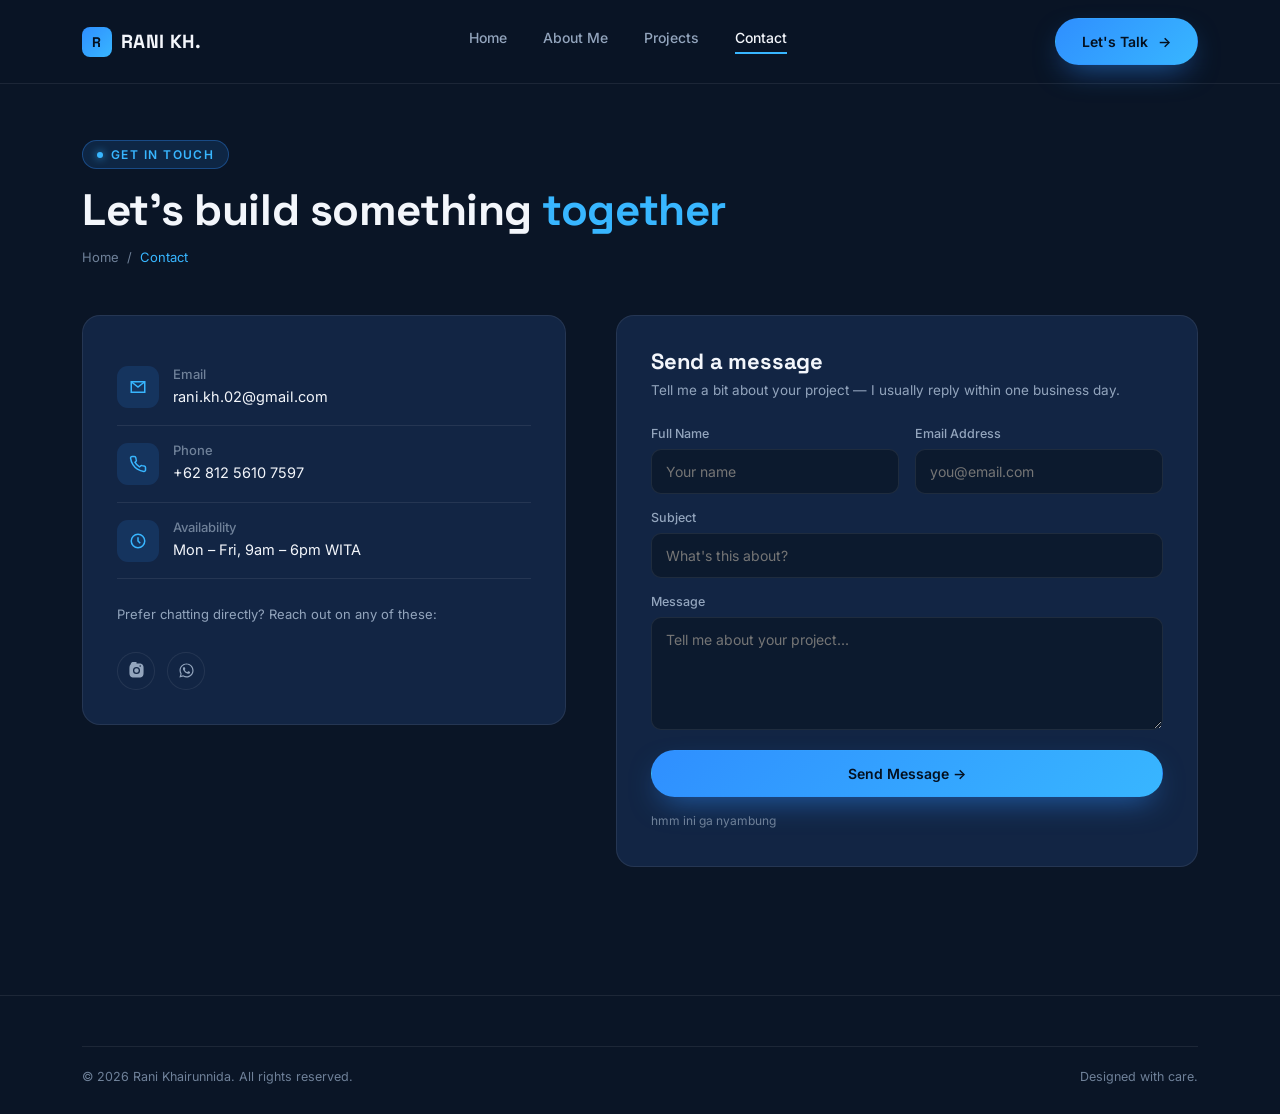
==== contact.html @ d53160f0 "Add files via upload" ====
<!DOCTYPE html>
<html lang="en">
<head>
<meta charset="UTF-8">
<meta name="viewport" content="width=device-width, initial-scale=1.0">
<title>Contact — Rani Khairunnida</title>
<link rel="preconnect" href="https://fonts.googleapis.com">
<link href="https://fonts.googleapis.com/css2?family=Space+Grotesk:wght@500;600;700&family=Inter:wght@400;500;600&display=swap" rel="stylesheet">
<link rel="stylesheet" href="style.css">
</head>
<body>

<header class="site">
  <div class="nav">
    <a href="index.html" class="logo"><span class="logo-mark">R</span>RANI KH.</a>
    <nav class="nav-links">
      <a href="index.html">Home</a>
      <a href="aboutme.html">About Me</a>
      <a href="project.html">Projects</a>
      <a href="contact.html" class="active">Contact</a>
    </nav>
    <div class="nav-cta">
      <a href="contact.html" class="btn btn-primary"><span>Let's Talk</span> &rarr;</a>
      <button class="burger" aria-label="Toggle menu">&#9776;</button>
    </div>
  </div>
</header>

<section class="page-hero">
  <div class="wrap">
    <span class="eyebrow">Get In Touch</span>
    <h1>Let's build something <span class="accent">together</span></h1>
    <div class="breadcrumb"><a href="index.html">Home</a> <span>/</span> <span class="accent">Contact</span></div>
  </div>
</section>

<section style="padding-top:10px;">
  <div class="wrap contact-grid">

    <!-- Contact info + socials -->
    <div>
      <div class="contact-info-card">
        <div class="contact-line">
          <div class="icon-box">
            <svg width="18" height="18" viewBox="0 0 24 24" fill="none" stroke="currentColor" stroke-width="2"><path d="M4 4h16v16H4z" opacity="0"/><path d="M3 5h18v14H3z"/><path d="m3 5 9 7 9-7"/></svg>
          </div>
          <div><h5>Email</h5><p>rani.kh.02@gmail.com</p></div>
        </div>
        <div class="contact-line">
          <div class="icon-box">
            <svg width="18" height="18" viewBox="0 0 24 24" fill="none" stroke="currentColor" stroke-width="2"><path d="M22 16.9v3a2 2 0 0 1-2.2 2 19.8 19.8 0 0 1-8.6-3.1 19.5 19.5 0 0 1-6-6A19.8 19.8 0 0 1 2.1 4.2 2 2 0 0 1 4.1 2h3a2 2 0 0 1 2 1.7c.1.9.3 1.8.6 2.7a2 2 0 0 1-.4 2.1L8 9.9a16 16 0 0 0 6 6l1.4-1.3a2 2 0 0 1 2.1-.4c.9.3 1.8.5 2.7.6a2 2 0 0 1 1.8 2Z"/></svg>
          </div>
          <div><h5>Phone</h5><p>+62 812 5610 7597</p></div>
        </div>
        <div class="contact-line">
          <div class="icon-box">
            <svg width="18" height="18" viewBox="0 0 24 24" fill="none" stroke="currentColor" stroke-width="2"><circle cx="12" cy="12" r="9"/><path d="M12 7v5l3 3"/></svg>
          </div>
          <div><h5>Availability</h5><p>Mon – Fri, 9am – 6pm WITA</p></div>
        </div>

        <p style="margin-top:24px;font-size:13px;color:var(--muted);">Prefer chatting directly? Reach out on any of these:</p>
        <div class="social-follow">
          <a class="social-btn" href="https://instagram.com/rn.dha_?igsh=MWk1MDI5amw3aWQ3Yg==" target="_blank" rel="noopener" aria-label="Instagram">
            <svg width="17" height="17" viewBox="0 0 24 24" fill="currentColor"><path d="M12 2c2.7 0 3.06.01 4.12.06 1.06.05 1.79.22 2.43.47.66.26 1.22.6 1.77 1.16.5.5.87 1.06 1.16 1.77.25.64.42 1.37.47 2.43C22 8.94 22 9.3 22 12s-.01 3.06-.06 4.12c-.05 1.06-.22 1.79-.47 2.43a4.9 4.9 0 0 1-1.16 1.77 4.9 4.9 0 0 1-1.77 1.16c-.64.25-1.37.42-2.43.47C15.06 22 14.7 22 12 22s-3.06-.01-4.12-.06c-1.06-.05-1.79-.22-2.43-.47a4.9 4.9 0 0 1-1.77-1.16 4.9 4.9 0 0 1-1.16-1.77c-.25-.64-.42-1.37-.47-2.43C2 15.06 2 14.7 2 12s.01-3.06.06-4.12c.05-1.06.22-1.79.47-2.43.26-.66.6-1.22 1.16-1.77A4.9 4.9 0 0 1 5.46.52c.64-.25 1.37-.42 2.43-.47C8.94.01 9.3 0 12 0Zm0 5a5 5 0 1 0 0 10 5 5 0 0 0 0-10Zm0 8.2a3.2 3.2 0 1 1 0-6.4 3.2 3.2 0 0 1 0 6.4Zm5.2-8.4a1.17 1.17 0 1 0 0-2.34 1.17 1.17 0 0 0 0 2.34Z"/></svg>
          </a>
          <a class="social-btn" href="https://wa.me/6281256107597" target="_blank" rel="noopener" aria-label="WhatsApp">
            <svg width="17" height="17" viewBox="0 0 24 24" fill="currentColor"><path d="M12.04 2C6.58 2 2.13 6.45 2.13 11.91c0 1.75.46 3.45 1.33 4.95L2 22l5.29-1.39a9.9 9.9 0 0 0 4.75 1.21h.01c5.46 0 9.9-4.45 9.9-9.91C21.96 6.45 17.5 2 12.04 2Zm0 18.05h-.01a8.2 8.2 0 0 1-4.19-1.15l-.3-.18-3.14.82.84-3.06-.2-.32a8.17 8.17 0 0 1-1.26-4.35c0-4.53 3.69-8.22 8.26-8.22 2.2 0 4.28.86 5.83 2.42a8.17 8.17 0 0 1 2.42 5.82c0 4.53-3.69 8.22-8.25 8.22Zm4.52-6.16c-.25-.12-1.47-.72-1.7-.81-.23-.08-.39-.12-.56.13-.16.24-.64.81-.78.97-.15.17-.29.19-.53.06-.25-.12-1.05-.39-2-1.23a7.5 7.5 0 0 1-1.38-1.72c-.15-.24-.02-.38.11-.5.11-.11.25-.29.37-.43.13-.15.17-.25.25-.42.08-.16.04-.31-.02-.43-.06-.12-.56-1.35-.77-1.85-.2-.48-.41-.42-.56-.42-.15 0-.31-.02-.48-.02-.16 0-.43.06-.66.31-.22.24-.87.85-.87 2.08 0 1.22.89 2.4 1.02 2.57.12.16 1.75 2.67 4.24 3.75.59.26 1.05.4 1.41.52.59.19 1.13.16 1.55.1.48-.07 1.47-.6 1.67-1.18.21-.58.21-1.07.15-1.18-.06-.1-.23-.16-.48-.28Z"/></svg>
          </a>
        </div>
      </div>
    </div>

    <!-- Contact form -->
    <div class="form-card">
      <h2 style="font-size:22px;margin-bottom:6px;">Send a message</h2>
      <p style="margin-bottom:24px;font-size:13.5px;">Tell me a bit about your project — I usually reply within one business day.</p>
      <form id="contact-form">
        <div class="form-row">
          <div class="field">
            <label for="name">Full Name</label>
            <input type="text" id="name" name="name" placeholder="Your name" required>
          </div>
          <div class="field">
            <label for="email">Email Address</label>
            <input type="email" id="email" name="email" placeholder="you@email.com" required>
          </div>
        </div>
        <div class="field full" style="margin-bottom:16px;">
          <label for="subject">Subject</label>
          <input type="text" id="subject" name="subject" placeholder="What's this about?" required>
        </div>
        <div class="field full" style="margin-bottom:20px;">
          <label for="message">Message</label>
          <textarea id="message" name="message" rows="5" placeholder="Tell me about your project..." required></textarea>
        </div>
        <button type="submit" class="btn btn-primary" style="width:100%;justify-content:center;">Send Message &rarr;</button>
        <p class="form-note">hmm ini ga nyambung</p>
      </form>
    </div>
  </div>
</section>

<footer class="site">
  <div class="wrap">
    <div class="footer-bottom">
      <span>© 2026 Rani Khairunnida. All rights reserved.</span>
      <span>Designed with care.</span>
    </div>
  </div>
</footer>

<script src="script.js"></script>
<script>setupContactForm();</script>
</body>
</html>
---- style.css ----
/* ===================================================
   JENNA — Personal Portfolio
   Palette: deep navy / electric blue / cool grey text
   Type: Space Grotesk (display) + Inter (body)
=================================================== */

:root{
  --bg:            #0A1526;
  --bg-alt:        #0D1D33;
  --bg-strip:      #0F2440;
  --card:          #122544;
  --card-soft:     #14284A;
  --line:          rgba(255,255,255,0.08);
  --blue:          #2F8FFF;
  --blue-2:        #38B6FF;
  --blue-dim:      rgba(47,143,255,0.14);
  --ink:           #F3F6FB;
  --muted:         #93A5BD;
  --muted-2:       #6F8199;
  --radius:        18px;
  --radius-sm:     10px;
  --maxw:          1180px;
  --shadow:        0 20px 50px -20px rgba(0,0,0,0.55);
}

*{box-sizing:border-box;}
html{scroll-behavior:smooth;}
body{
  margin:0;
  background:var(--bg);
  color:var(--ink);
  font-family:'Inter',sans-serif;
  -webkit-font-smoothing:antialiased;
  overflow-x:hidden;
}
h1,h2,h3,h4{
  font-family:'Space Grotesk',sans-serif;
  margin:0;
  line-height:1.08;
  letter-spacing:-0.01em;
}
p{margin:0;color:var(--muted);line-height:1.7;}
a{color:inherit;text-decoration:none;}
img{max-width:100%;display:block;}
ul{margin:0;padding:0;list-style:none;}
button{font-family:inherit;cursor:pointer;}
:focus-visible{outline:2px solid var(--blue-2);outline-offset:3px;}

.wrap{max-width:var(--maxw);margin:0 auto;padding:0 32px;}
@media(max-width:640px){.wrap{padding:0 20px;}}

.eyebrow{
  display:inline-flex;align-items:center;gap:8px;
  font-size:12px;font-weight:600;letter-spacing:.12em;text-transform:uppercase;
  color:var(--blue-2);
  background:var(--blue-dim);
  border:1px solid rgba(47,143,255,0.35);
  padding:6px 14px;border-radius:999px;
  margin-bottom:18px;
}
.eyebrow::before{content:'';width:6px;height:6px;border-radius:50%;background:var(--blue-2);box-shadow:0 0 8px var(--blue-2);}

.accent{color:var(--blue-2);}

/* ---------- Buttons ---------- */
.btn{
  display:inline-flex;align-items:center;gap:10px;
  padding:14px 26px;border-radius:999px;
  font-weight:600;font-size:14px;
  border:1px solid transparent;
  transition:transform .25s ease, box-shadow .25s ease, background .25s ease;
}
.btn-primary{
  background:linear-gradient(135deg,var(--blue),var(--blue-2));
  color:#04101F;
  box-shadow:0 12px 30px -10px rgba(47,143,255,0.6);
}
.btn-primary:hover{transform:translateY(-2px);box-shadow:0 16px 36px -8px rgba(47,143,255,0.75);}
.btn-ghost{
  background:transparent;border-color:var(--line);color:var(--ink);
}
.btn-ghost:hover{border-color:var(--blue-2);color:var(--blue-2);}
.btn-arrow{
  width:38px;height:38px;border-radius:50%;
  background:var(--blue);color:#04101F;
  display:inline-flex;align-items:center;justify-content:center;
  flex-shrink:0;transition:transform .3s ease, background .3s ease;
}

/* ---------- Header / Nav ---------- */
header.site{
  position:sticky;top:0;z-index:100;
  background:rgba(10,21,38,0.85);
  backdrop-filter:blur(14px);
  border-bottom:1px solid var(--line);
}
.nav{
  max-width:var(--maxw);margin:0 auto;padding:18px 32px;
  display:flex;align-items:center;justify-content:space-between;
}
.logo{
  display:flex;align-items:center;gap:9px;
  font-family:'Space Grotesk',sans-serif;font-weight:700;font-size:19px;letter-spacing:.02em;
}
.logo-mark{
  width:30px;height:30px;border-radius:8px;
  background:linear-gradient(135deg,var(--blue),var(--blue-2));
  display:flex;align-items:center;justify-content:center;
  color:#04101F;font-weight:800;font-size:14px;
}
.nav-links{display:flex;align-items:center;gap:36px;}
.nav-links a{
  font-size:14px;font-weight:500;color:var(--muted);
  padding-bottom:6px;border-bottom:2px solid transparent;
  transition:color .2s ease, border-color .2s ease;
}
.nav-links a:hover,.nav-links a.active{color:var(--ink);border-color:var(--blue-2);}
.nav-cta{display:flex;align-items:center;gap:18px;}
.burger{display:none;background:none;border:1px solid var(--line);border-radius:8px;width:42px;height:42px;color:var(--ink);}

@media(max-width:860px){
  .nav-links{
    position:fixed;inset:66px 16px auto 16px;
    background:var(--bg-alt);border:1px solid var(--line);border-radius:16px;
    flex-direction:column;align-items:flex-start;padding:20px;gap:14px;
    transform:translateY(-12px);opacity:0;pointer-events:none;
    transition:all .25s ease;box-shadow:var(--shadow);
  }
  .nav-links.open{transform:translateY(0);opacity:1;pointer-events:auto;}
  .burger{display:flex;align-items:center;justify-content:center;}
  .nav-cta .btn-primary span{display:none;}
}

/* ---------- Decorative rings ---------- */
.ring-decor{position:absolute;border-radius:50%;border:1px dashed rgba(56,182,255,0.35);pointer-events:none;}
.blob{position:absolute;border-radius:50%;filter:blur(60px);opacity:.35;pointer-events:none;}

/* ---------- Hero ---------- */
.hero{position:relative;padding:64px 0 60px;overflow:hidden;}
.hero-grid{
  display:grid;grid-template-columns:1fr 460px;gap:40px;align-items:center;
}
.hero h1{font-size:clamp(34px,5vw,52px);font-weight:700;}
.hero .sub{font-size:clamp(34px,5vw,52px);font-weight:700;color:var(--blue-2);}
.cursor{display:inline-block;width:3px;background:var(--blue-2);animation:blink 1s steps(1) infinite;margin-left:4px;}
@keyframes blink{50%{opacity:0;}}
.hero p.lead{margin:22px 0 30px;max-width:440px;font-size:15.5px;}
.hero-actions{display:flex;align-items:center;gap:20px;flex-wrap:wrap;}
.social-row{display:flex;gap:10px;}
.social-btn{
  width:38px;height:38px;border-radius:50%;
  display:flex;align-items:center;justify-content:center;
  background:var(--card);border:1px solid var(--line);color:var(--muted);
  transition:all .25s ease;
}
.social-btn:hover{background:var(--blue);color:#04101F;border-color:var(--blue);transform:translateY(-3px);}

.hero-photo{position:relative;aspect-ratio:1/1.05;border-radius:28px;overflow:hidden;
  background:linear-gradient(160deg,#16294a,#0c1830);
}
.photo-frame{
  position:relative;width:100%;height:100%;border-radius:28px;overflow:hidden;
  background:radial-gradient(120% 100% at 30% 0%,#1c3a63 0%,#0c1930 60%,#0a1526 100%);
  display:flex;align-items:flex-end;justify-content:center;
}
.silhouette{width:78%;opacity:.95;}
.hero-photo .ring-decor.r1{width:130%;height:130%;top:-15%;left:-15%;animation:spin 40s linear infinite;}
.hero-photo .ring-decor.r2{width:105%;height:105%;top:-2%;left:-2%;border-color:rgba(47,143,255,0.2);animation:spin 60s linear infinite reverse;}
@keyframes spin{to{transform:rotate(360deg);}}
.floating-dot{position:absolute;border-radius:50%;background:radial-gradient(circle at 30% 30%,#2a4a72,#0b1a30);box-shadow:0 10px 25px rgba(0,0,0,.5);}

/* ---------- Marquee ---------- */
.marquee-strip{background:var(--bg-strip);border-top:1px solid var(--line);border-bottom:1px solid var(--line);padding:26px 0;overflow:hidden;}
.marquee-track{display:flex;gap:64px;width:max-content;animation:scroll 26s linear infinite;}
.marquee-track span{
  display:flex;align-items:center;gap:8px;font-family:'Space Grotesk',sans-serif;
  font-weight:600;font-size:18px;color:var(--muted-2);white-space:nowrap;
}
.marquee-track span b{color:var(--ink);}
@keyframes scroll{from{transform:translateX(0);}to{transform:translateX(-50%);}}

/* ---------- Section shell ---------- */
section{padding:88px 0;position:relative;}
.section-head{margin-bottom:44px;max-width:600px;}
.section-head h2{font-size:clamp(26px,3.4vw,36px);font-weight:700;}

/* ---------- About block (home preview + about page) ---------- */
.about-grid{display:grid;grid-template-columns:420px 1fr;gap:56px;align-items:center;}
.about-photo{position:relative;}
.about-photo .photo-frame{aspect-ratio:.92/1;border-radius:22px;}
.about-photo .ring-decor{width:150px;height:150px;top:-40px;right:-40px;animation:spin 30s linear infinite;}
.about-stats{display:grid;grid-template-columns:repeat(3,1fr);gap:12px;margin:28px 0;}
.stat-box{background:var(--card);border:1px solid var(--line);border-radius:var(--radius-sm);padding:16px 10px;text-align:center;}
.stat-box .num{font-family:'Space Grotesk',sans-serif;font-weight:700;font-size:24px;color:var(--blue-2);}
.stat-box .lbl{font-size:11.5px;color:var(--muted);margin-top:4px;}
.about-copy h2{margin-bottom:16px;font-size:clamp(24px,3.2vw,32px);}
.about-copy p{margin-bottom:8px;max-width:520px;}

/* Experience list (about page) */
.exp-list{margin-top:30px;display:flex;flex-direction:column;gap:0;}
.exp-item{
  display:grid;grid-template-columns:96px 1fr;gap:18px;
  padding:18px 0;border-top:1px solid var(--line);
}
.exp-item:last-child{border-bottom:1px solid var(--line);}
.exp-year{font-family:'Space Grotesk',sans-serif;color:var(--blue-2);font-weight:600;font-size:13.5px;}
.exp-role{font-weight:600;font-size:15.5px;color:var(--ink);margin-bottom:3px;}
.exp-org{font-size:13px;color:var(--muted-2);margin-bottom:6px;}
.exp-desc{font-size:13.5px;}

/* ---------- Projects ---------- */
.project-grid{display:grid;grid-template-columns:repeat(3,1fr);gap:26px;}
.project-card{
  background:var(--card);border-radius:var(--radius);overflow:hidden;border:1px solid var(--line);
  display:flex;flex-direction:column;transition:transform .3s ease, border-color .3s ease;
}
.project-card:hover{transform:translateY(-6px);border-color:rgba(47,143,255,0.4);}
.project-thumb{aspect-ratio:16/12;position:relative;overflow:hidden;}
.project-thumb .tag{position:absolute;top:12px;left:12px;background:rgba(4,16,31,.7);backdrop-filter:blur(4px);
  font-size:11px;padding:5px 10px;border-radius:999px;color:var(--ink);}
.project-body{padding:16px 18px 18px;display:flex;align-items:center;justify-content:space-between;gap:12px;background:#0F2038;}
.project-body h4{font-size:15.5px;font-weight:600;color:#0d1524;}
.project-info h4{color:var(--ink);}
.project-body .meta{font-size:12px;color:var(--muted-2);margin-top:3px;}
.project-info{display:flex;flex-direction:column;}

.dots{display:flex;justify-content:center;gap:8px;margin-top:34px;}
.dot{width:8px;height:8px;border-radius:50%;background:var(--line);transition:.25s;cursor:pointer;border:none;}
.dot.active{width:22px;border-radius:6px;background:var(--blue-2);}

/* ---------- Services ---------- */
.service-grid{display:grid;grid-template-columns:repeat(4,1fr);gap:20px;}
.service-card{
  background:var(--card);border:1px solid var(--line);border-radius:var(--radius);
  padding:26px 20px;transition:all .3s ease;
}
.service-card:hover{background:var(--card-soft);border-color:rgba(47,143,255,0.4);transform:translateY(-4px);}
.service-icon{
  width:46px;height:46px;border-radius:12px;background:var(--blue-dim);
  display:flex;align-items:center;justify-content:center;margin-bottom:16px;color:var(--blue-2);
}
.service-card h4{font-size:15.5px;margin-bottom:8px;}
.service-card p{font-size:13px;}

/* ---------- CTA band ---------- */
.cta-band{
  background:linear-gradient(120deg,#0d2a4d,#0a1a32);
  border:1px solid var(--line);border-radius:26px;
  padding:56px 48px;display:flex;align-items:center;justify-content:space-between;gap:30px;flex-wrap:wrap;
  position:relative;overflow:hidden;
}
.cta-band h3{font-size:clamp(22px,3vw,30px);max-width:480px;}

/* ---------- Footer ---------- */
footer.site{border-top:1px solid var(--line);padding:50px 0 30px;margin-top:40px;}
.footer-grid{display:flex;justify-content:space-between;gap:30px;flex-wrap:wrap;padding-bottom:30px;}
.footer-col h5{font-size:13px;color:var(--ink);margin-bottom:14px;letter-spacing:.05em;text-transform:uppercase;}
.footer-col a,.footer-col p{font-size:13.5px;color:var(--muted);display:block;margin-bottom:9px;}
.footer-col a:hover{color:var(--blue-2);}
.footer-bottom{border-top:1px solid var(--line);padding-top:22px;display:flex;justify-content:space-between;flex-wrap:wrap;gap:10px;font-size:12.5px;color:var(--muted-2);}

/* ---------- Page hero (inner pages) ---------- */
.page-hero{padding:56px 0 40px;text-align:left;position:relative;}
.page-hero h1{font-size:clamp(30px,4.2vw,44px);}
.breadcrumb{display:flex;gap:8px;align-items:center;font-size:13px;color:var(--muted-2);margin-top:14px;}
.breadcrumb .accent{color:var(--blue-2);}

/* ---------- Contact ---------- */
.contact-grid{display:grid;grid-template-columns:1fr 1.15fr;gap:50px;}
.contact-info-card{background:var(--card);border:1px solid var(--line);border-radius:var(--radius);padding:34px;}
.contact-line{display:flex;gap:14px;align-items:center;padding:16px 0;border-bottom:1px solid var(--line);}
.contact-line:last-of-type{border-bottom:none;}
.contact-line h5{
  font-size:13px;
  color:var(--muted-2);
  margin:0 0 3px 0;   /* ganti dari margin-bottom:3px jadi ini */
  font-weight:500;
}
.icon-box{width:42px;height:42px;border-radius:11px;background:var(--blue-dim);color:var(--blue-2);display:flex;align-items:center;justify-content:center;flex-shrink:0;}
.contact-line h5{font-size:13px;color:var(--muted-2);margin-bottom:3px;font-weight:500;}
.contact-line p{color:var(--ink);font-size:14.5px;}
.social-follow{display:flex;gap:12px;margin-top:26px;}

.form-card{background:var(--card);border:1px solid var(--line);border-radius:var(--radius);padding:34px;}
.form-row{display:grid;grid-template-columns:1fr 1fr;gap:16px;margin-bottom:16px;}
.field{display:flex;flex-direction:column;gap:8px;}
.field.full{grid-column:1/-1;}
.field label{font-size:12.5px;color:var(--muted);font-weight:500;}
.field input,.field textarea{
  background:#0C1A2E;border:1px solid var(--line);border-radius:10px;padding:13px 14px;
  color:var(--ink);font-family:inherit;font-size:14px;resize:vertical;
}
.field input:focus,.field textarea:focus{border-color:var(--blue-2);outline:none;}
.form-note{font-size:12px;color:var(--muted-2);margin-top:14px;}

.map-strip{margin-top:60px;border-radius:var(--radius);overflow:hidden;border:1px solid var(--line);height:280px;
  background:linear-gradient(120deg,#0d1f38,#0a1526);display:flex;align-items:center;justify-content:center;color:var(--muted-2);font-size:13px;}

/* ---------- Project detail page ---------- */
.detail-hero-img{border-radius:var(--radius);overflow:hidden;aspect-ratio:16/8;margin:30px 0 40px;border:1px solid var(--line);}
.detail-meta{display:grid;grid-template-columns:repeat(4,1fr);gap:16px;margin-bottom:40px;}
.detail-meta .m{background:var(--card);border:1px solid var(--line);border-radius:var(--radius-sm);padding:16px;}
.detail-meta .m h5{font-size:11.5px;color:var(--muted-2);text-transform:uppercase;letter-spacing:.06em;margin-bottom:6px;}
.detail-meta .m p{color:var(--ink);font-size:14px;}
.detail-body{max-width:760px;}
.detail-body p{margin-bottom:16px;font-size:15px;}
.detail-body h3{margin:30px 0 12px;font-size:20px;color:var(--ink);}
.prev-next{display:flex;justify-content:space-between;margin-top:60px;padding-top:30px;border-top:1px solid var(--line);gap:20px;flex-wrap:wrap;}
.pn-link{display:flex;align-items:center;gap:12px;font-size:14px;color:var(--muted);}
.pn-link:hover{color:var(--blue-2);}

/* ---------- Responsive ---------- */
@media(max-width:980px){
  .hero-grid{grid-template-columns:1fr;}
  .hero-photo{max-width:420px;margin:0 auto;order:-1;}
  .about-grid{grid-template-columns:1fr;}
  .project-grid{grid-template-columns:repeat(2,1fr);}
  .service-grid{grid-template-columns:repeat(2,1fr);}
  .contact-grid{grid-template-columns:1fr;}
  .detail-meta{grid-template-columns:repeat(2,1fr);}
}
@media(max-width:600px){
  .project-grid{grid-template-columns:1fr;}
  .service-grid{grid-template-columns:1fr;}
  .form-row{grid-template-columns:1fr;}
  .footer-grid{flex-direction:column;}
  .cta-band{flex-direction:column;text-align:center;padding:40px 26px;}
}
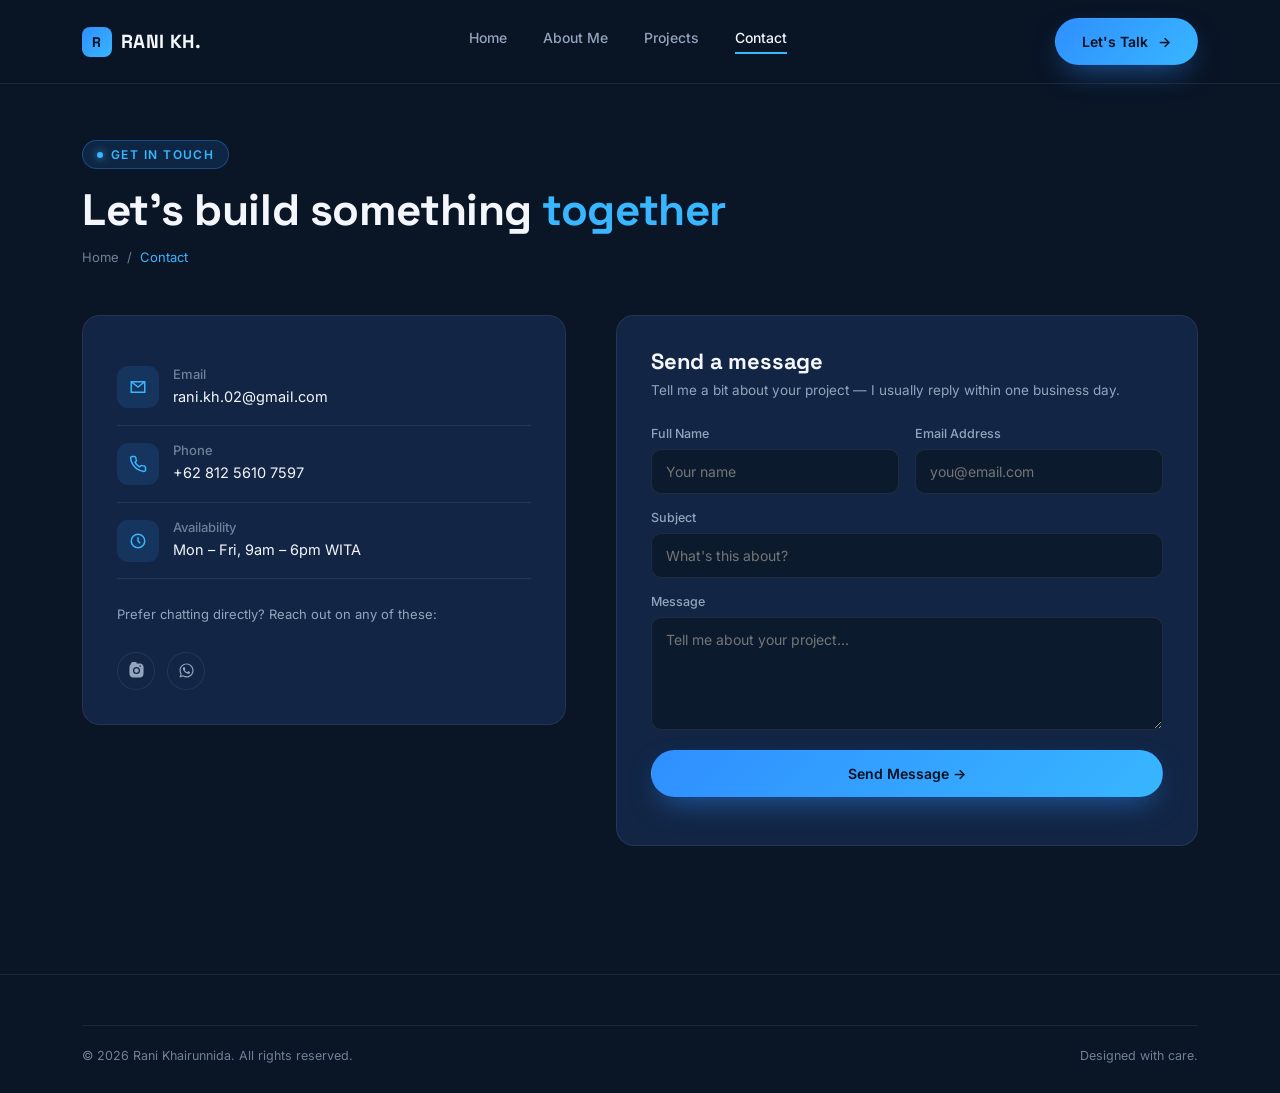
==== commit 7345cff2: "Update contact.html" ====
--- a/contact.html
+++ b/contact.html
@@ -95,7 +95,7 @@
           <textarea id="message" name="message" rows="5" placeholder="Tell me about your project..." required></textarea>
         </div>
         <button type="submit" class="btn btn-primary" style="width:100%;justify-content:center;">Send Message &rarr;</button>
-        <p class="form-note">hmm ini ga nyambung</p>
+        <p class="form-note"></p>
       </form>
     </div>
   </div>
@@ -113,4 +113,4 @@
 <script src="script.js"></script>
 <script>setupContactForm();</script>
 </body>
-</html>+</html>
